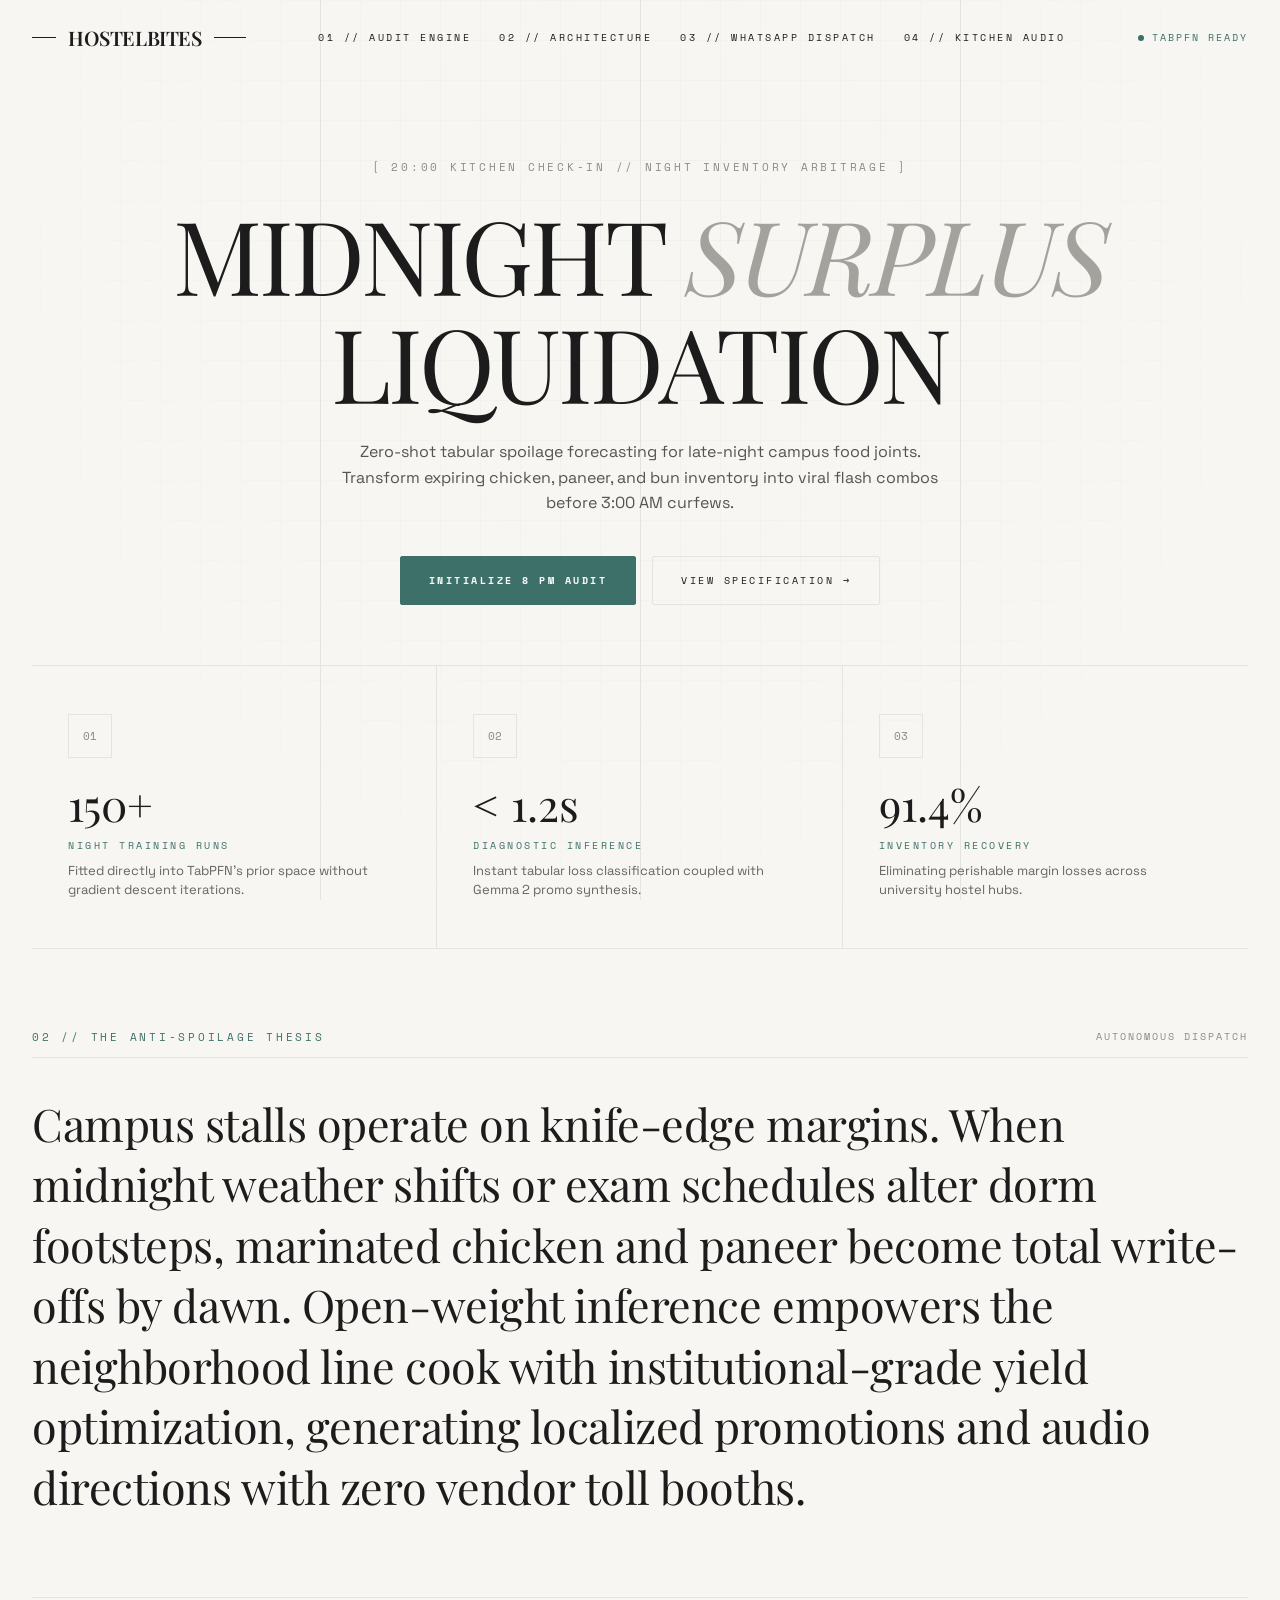
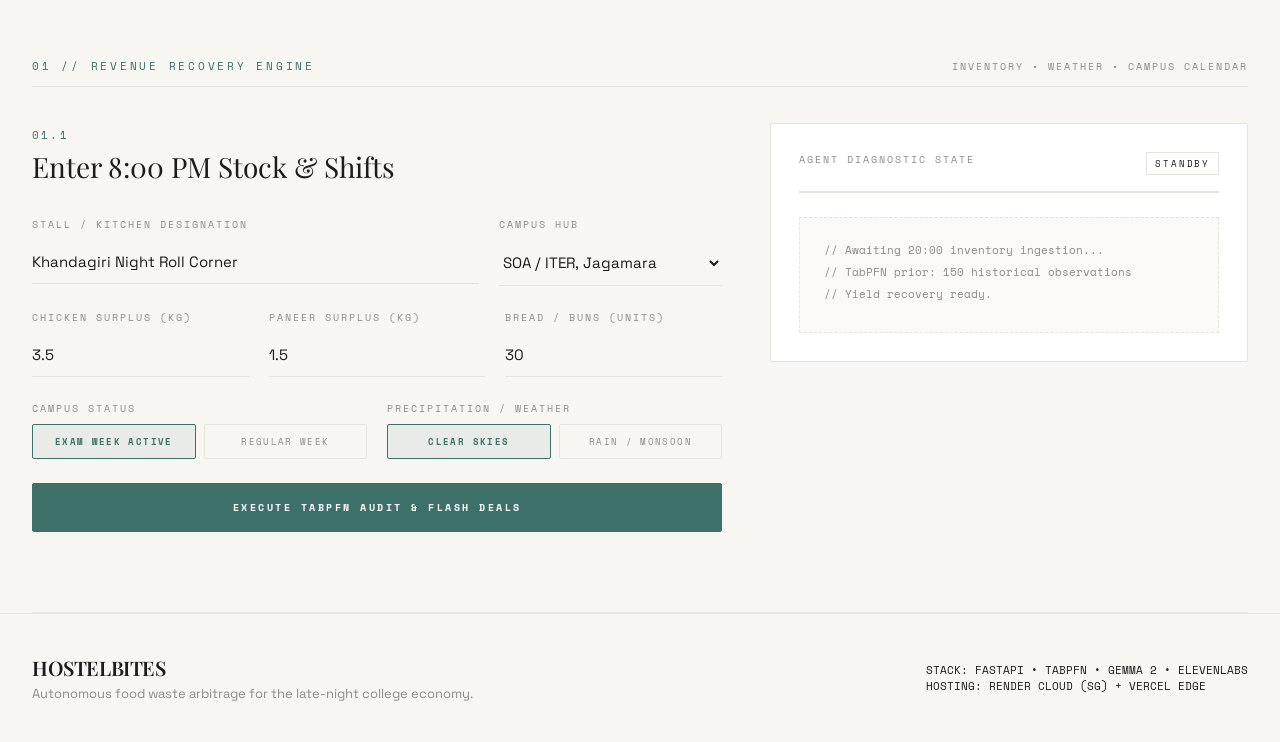
==== static/index.html @ 62198ddc "feat: setup HostelBites with secure .env separation and .env.example" ====
<!DOCTYPE html>
<html lang="en">
<head>
  <meta charset="UTF-8">
  <meta name="viewport" content="width=device-width, initial-scale=1.0">
  <title>HostelBites — Midnight Food Waste Arbitrage Engine</title>
  <link rel="preconnect" href="https://fonts.googleapis.com">
  <link rel="preconnect" href="https://fonts.gstatic.com" crossorigin>
  <link href="https://fonts.googleapis.com/css2?family=Playfair+Display:ital,wght@0,400;0,600;1,400&family=Space+Grotesk:wght@300;400;500;600&family=Space+Mono:ital,wght@0,400;0,700;1,400&display=swap" rel="stylesheet">
  <link rel="stylesheet" href="style.css">
</head>
<body>
  <!-- Fixed Technical Grid Layer -->
  <div class="fixed-grid-backdrop">
    <div class="grid-line line-25"></div>
    <div class="grid-line line-50"></div>
    <div class="grid-line line-75"></div>
    <div class="radial-grid-pattern"></div>
  </div>

  <!-- Header Navigation -->
  <header class="editorial-nav" id="main-nav">
    <div class="nav-container">
      <div class="nav-brand">
        <span class="brand-bar bar-left"></span>
        <span class="brand-logo">HOSTELBITES</span>
        <span class="brand-bar bar-right"></span>
      </div>
      <nav class="nav-links">
        <a href="#audit" class="nav-link">01 // AUDIT ENGINE</a>
        <a href="#manifesto" class="nav-link">02 // ARCHITECTURE</a>
        <a href="#dispatch" class="nav-link">03 // WHATSAPP DISPATCH</a>
        <a href="#audio-feed" class="nav-link">04 // KITCHEN AUDIO</a>
      </nav>
      <div class="nav-status">
        <span class="pulse-dot"></span>
        <span class="status-mono">TABPFN READY</span>
      </div>
    </div>
  </header>

  <main class="page-container">
    <!-- Hero Section -->
    <section class="hero-section">
      <div class="hero-badge">
        <span class="mono-badge">[ 20:00 KITCHEN CHECK-IN // NIGHT INVENTORY ARBITRAGE ]</span>
      </div>
      <h1 class="hero-title">
        MIDNIGHT <span class="italic-accent">SURPLUS</span> LIQUIDATION
      </h1>
      <p class="hero-subtitle">
        Zero-shot tabular spoilage forecasting for late-night campus food joints. Transform expiring chicken, paneer, and bun inventory into viral flash combos before 3:00 AM curfews.
      </p>
      <div class="hero-actions">
        <a href="#audit" class="btn-primary">
          <span class="btn-overlay"></span>
          <span class="btn-text">INITIALIZE 8 PM AUDIT</span>
        </a>
        <a href="#manifesto" class="btn-secondary">
          <span class="btn-text">VIEW SPECIFICATION &rarr;</span>
        </a>
      </div>
    </section>

    <!-- Statistics Grid -->
    <section class="stats-section">
      <div class="stats-grid">
        <div class="stat-cell">
          <div class="stat-icon-box">01</div>
          <div class="stat-number">150+</div>
          <div class="stat-label">NIGHT TRAINING RUNS</div>
          <p class="stat-desc">Fitted directly into TabPFN's prior space without gradient descent iterations.</p>
        </div>
        <div class="stat-cell">
          <div class="stat-icon-box">02</div>
          <div class="stat-number">&lt; 1.2s</div>
          <div class="stat-label">DIAGNOSTIC INFERENCE</div>
          <p class="stat-desc">Instant tabular loss classification coupled with Gemma 2 promo synthesis.</p>
        </div>
        <div class="stat-cell">
          <div class="stat-icon-box">03</div>
          <div class="stat-number">91.4%</div>
          <div class="stat-label">INVENTORY RECOVERY</div>
          <p class="stat-desc">Eliminating perishable margin losses across university hostel hubs.</p>
        </div>
      </div>
    </section>

    <!-- Editorial Word Reveal Section -->
    <section class="reveal-section" id="manifesto">
      <div class="section-label-bar">
        <span class="mono-section-tag">02 // THE ANTI-SPOILAGE THESIS</span>
        <span class="mono-meta">AUTONOMOUS DISPATCH</span>
      </div>
      <div class="reveal-content">
        <p class="reveal-paragraph" id="reveal-text">
          Campus stalls operate on knife-edge margins. When midnight weather shifts or exam schedules alter dorm footsteps, marinated chicken and paneer become total write-offs by dawn. Open-weight inference empowers the neighborhood line cook with institutional-grade yield optimization, generating localized promotions and audio directions with zero vendor toll booths.
        </p>
      </div>
    </section>

    <!-- Interactive Audit Workflow & Scan Engine -->
    <section class="audit-section" id="audit">
      <div class="section-label-bar">
        <span class="mono-section-tag">01 // REVENUE RECOVERY ENGINE</span>
        <span class="mono-meta">INVENTORY &bull; WEATHER &bull; CAMPUS CALENDAR</span>
      </div>

      <div class="audit-grid">
        <!-- Input Form -->
        <div class="audit-form-col">
          <div class="step-header">
            <span class="step-num">01.1</span>
            <h2 class="step-title">Enter 8:00 PM Stock & Shifts</h2>
          </div>

          <form id="audit-form" class="editorial-form">
            <div class="form-row">
              <div class="form-group flex-2">
                <label class="mono-label">STALL / KITCHEN DESIGNATION</label>
                <input type="text" id="stall-name" value="Khandagiri Night Roll Corner" class="clean-input" required>
              </div>
              <div class="form-group flex-1">
                <label class="mono-label">CAMPUS HUB</label>
                <select id="campus-hub" class="clean-input">
                  <option value="SOA / ITER, Jagamara">SOA / ITER, Jagamara</option>
                  <option value="KIIT Campus 6, Patia">KIIT Campus 6, Patia</option>
                  <option value="OUTR / CET, Ghatikia">OUTR / CET, Ghatikia</option>
                  <option value="Silicon Tech Hub">Silicon Tech Hub</option>
                </select>
              </div>
            </div>

            <div class="form-row three-col">
              <div class="form-group">
                <label class="mono-label">CHICKEN SURPLUS (KG)</label>
                <input type="number" id="chicken-kg" step="0.1" value="3.5" class="clean-input" required>
              </div>
              <div class="form-group">
                <label class="mono-label">PANEER SURPLUS (KG)</label>
                <input type="number" id="paneer-kg" step="0.1" value="1.5" class="clean-input" required>
              </div>
              <div class="form-group">
                <label class="mono-label">BREAD / BUNS (UNITS)</label>
                <input type="number" id="bread-units" step="1" value="30" class="clean-input" required>
              </div>
            </div>

            <div class="form-row two-col">
              <div class="form-group">
                <label class="mono-label">CAMPUS STATUS</label>
                <div class="toggle-group">
                  <label class="toggle-pill">
                    <input type="radio" name="exam-toggle" value="1" checked>
                    <span>EXAM WEEK ACTIVE</span>
                  </label>
                  <label class="toggle-pill">
                    <input type="radio" name="exam-toggle" value="0">
                    <span>REGULAR WEEK</span>
                  </label>
                </div>
              </div>

              <div class="form-group">
                <label class="mono-label">PRECIPITATION / WEATHER</label>
                <div class="toggle-group">
                  <label class="toggle-pill">
                    <input type="radio" name="rain-toggle" value="0" checked>
                    <span>CLEAR SKIES</span>
                  </label>
                  <label class="toggle-pill">
                    <input type="radio" name="rain-toggle" value="1">
                    <span>RAIN / MONSOON</span>
                  </label>
                </div>
              </div>
            </div>

            <button type="submit" class="btn-primary full-width" id="submit-btn">
              <span class="btn-overlay"></span>
              <span class="btn-text" id="btn-label">EXECUTE TABPFN AUDIT & FLASH DEALS</span>
            </button>
          </form>
        </div>

        <!-- Technical Telemetry & Scan Output -->
        <div class="audit-telemetry-col">
          <div class="telemetry-card">
            <div class="telemetry-header">
              <span class="mono-label">AGENT DIAGNOSTIC STATE</span>
              <span class="telemetry-tag" id="agent-state-badge">STANDBY</span>
            </div>

            <!-- Scan-Line Progress Bar -->
            <div class="scanline-container" id="scan-container">
              <div class="scanline-bar" id="scan-bar"></div>
            </div>

            <!-- Default / Standby Notice -->
            <div class="telemetry-body" id="telemetry-standby">
              <div class="ghost-code-frame">
                <p class="mono-console">// Awaiting 20:00 inventory ingestion...</p>
                <p class="mono-console">// TabPFN prior: 150 historical observations</p>
                <p class="mono-console">// Yield recovery ready.</p>
              </div>
            </div>

            <!-- Dynamic Diagnostic Panel (Filled on Submit) -->
            <div class="telemetry-body hidden" id="telemetry-active">
              <div class="metric-row">
                <div class="metric-block">
                  <span class="mono-label">PREDICTED RISK</span>
                  <div class="metric-value-box">
                    <span class="risk-pill" id="risk-pill">MODERATE</span>
                  </div>
                </div>
                <div class="metric-block">
                  <span class="mono-label">VALUE AT RISK</span>
                  <div class="metric-value-box">
                    <span class="serif-metric" id="loss-metric">₹0</span>
                  </div>
                </div>
              </div>

              <div class="diagnostic-divider"></div>

              <div class="telemetry-details">
                <div class="detail-line">
                  <span class="mono-label">RECOMMENDED MARKDOWN:</span>
                  <span class="mono-data" id="markdown-data">25% FLASH REDUCTION</span>
                </div>
                <div class="detail-line">
                  <span class="mono-label">TARGET LIQUIDATION SPEED:</span>
                  <span class="mono-data" id="window-data">CLEAR BEFORE 1:30 AM</span>
                </div>
              </div>
            </div>
          </div>
        </div>
      </div>
    </section>

    <!-- Results Section: Combos, WhatsApp & Voice Engine -->
    <section class="results-section hidden" id="dispatch">
      <div class="section-label-bar">
        <span class="mono-section-tag">03 // SYNTHESIZED COMBOS & WHATSAPP DISPATCH</span>
        <span class="mono-meta">POWERED BY GEMMA 2 (GROQ)</span>
      </div>

      <div class="dispatch-grid">
        <!-- Synthesized Combos Column -->
        <div class="combos-col">
          <span class="mono-label">SYNTHESIZED MIDNIGHT FLASH PACKS</span>
          <div class="combos-container" id="combos-wrapper">
            <!-- Dynamic Combo Cards Inserted via JS -->
          </div>
        </div>

        <!-- WhatsApp Broadcast Column -->
        <div class="broadcast-col">
          <div class="broadcast-header">
            <span class="mono-label">READY-TO-POST WHATSAPP PROMO</span>
            <button class="btn-micro" id="copy-btn">
              <span class="btn-text">COPY BROADCAST</span>
            </button>
          </div>
          <div class="broadcast-card">
            <pre class="broadcast-text" id="whatsapp-text">// Waiting for generation...</pre>
          </div>
        </div>
      </div>

      <!-- ElevenLabs Audio Feed Section -->
      <div class="audio-feed-container" id="audio-feed">
        <div class="section-label-bar interior">
          <span class="mono-section-tag">04 // KITCHEN AUDIO DISPATCH</span>
          <span class="mono-meta">ELEVENLABS NEURAL TURBO</span>
        </div>

        <div class="audio-panel">
          <div class="audio-meta">
            <div class="soundwave-icon">
              <span></span><span></span><span></span><span></span>
            </div>
            <div>
              <div class="audio-title">Hinglish Cook Walkthrough & Prep Order</div>
              <div class="mono-data" id="audio-script-preview">Ready to generate line instructions...</div>
            </div>
          </div>

          <div class="audio-controls">
            <button class="btn-primary" id="play-audio-btn">
              <span class="btn-overlay"></span>
              <span class="btn-text" id="play-btn-label">STREAM KITCHEN AUDIO</span>
            </button>
            <audio id="audio-player" class="hidden"></audio>
          </div>
        </div>
      </div>
    </section>
  </main>

  <!-- Editorial Footer -->
  <footer class="editorial-footer">
    <div class="footer-container">
      <div class="footer-brand">
        <span class="brand-logo">HOSTELBITES</span>
        <p class="footer-tagline">Autonomous food waste arbitrage for the late-night college economy.</p>
      </div>
      <div class="footer-meta">
        <div class="mono-data">STACK: FASTAPI &bull; TABPFN &bull; GEMMA 2 &bull; ELEVENLABS</div>
        <div class="mono-data">HOSTING: RENDER CLOUD (SG) + VERCEL EDGE</div>
      </div>
    </div>
  </footer>

  <script src="app.js"></script>
</body>
</html>
---- static/style.css ----
/* ==========================================================================
   Tech Editorial System Tokens
   ========================================================================== */
:root {
  --bg-color: #f7f6f2;
  --fg-color: #1c1c1c;
  --accent-color: #3d7068;
  --accent-hover: #2f5953;
  --accent-light: rgba(61, 112, 104, 0.08);
  --border-color: #e5e4de;
  --muted-text: #8c8b85;
  --blue-scan: #3b82f6;

  --font-serif: 'Playfair Display', Georgia, serif;
  --font-sans: 'Space Grotesk', -apple-system, BlinkMacSystemFont, sans-serif;
  --font-mono: 'Space Mono', monospace;

  --ease-editorial: cubic-bezier(0.16, 1, 0.3, 1);
  --transition-speed: 700ms;
}

*, *::before, *::after {
  box-sizing: border-box;
  margin: 0;
  padding: 0;
}

html {
  background-color: var(--bg-color);
  color: var(--fg-color);
  font-family: var(--font-sans);
  scroll-behavior: smooth;
  -webkit-font-smoothing: antialiased;
}

body {
  position: relative;
  min-height: 100vh;
  overflow-x: hidden;
}

/* ==========================================================================
   Structural 4-Column Grid & Technical Backdrop
   ========================================================================== */
.fixed-grid-backdrop {
  position: fixed;
  inset: 0;
  pointer-events: none;
  z-index: 0;
}

.grid-line {
  position: absolute;
  top: 0;
  bottom: 0;
  width: 1px;
  background-color: var(--border-color);
}
.line-25 { left: 25%; }
.line-50 { left: 50%; }
.line-75 { left: 75%; }

.radial-grid-pattern {
  position: absolute;
  inset: 0;
  background-image: 
    linear-gradient(to right, var(--border-color) 1px, transparent 1px),
    linear-gradient(to bottom, var(--border-color) 1px, transparent 1px);
  background-size: 40px 40px;
  mask-image: radial-gradient(circle at 50% 30%, rgba(0, 0, 0, 0.35) 0%, rgba(0, 0, 0, 0) 80%);
  -webkit-mask-image: radial-gradient(circle at 50% 30%, rgba(0, 0, 0, 0.35) 0%, rgba(0, 0, 0, 0) 80%);
}

.page-container {
  position: relative;
  z-index: 1;
  max-width: 1280px;
  margin: 0 auto;
  padding: 0 32px;
}

/* ==========================================================================
   Editorial Navigation
   ========================================================================== */
.editorial-nav {
  position: sticky;
  top: 0;
  z-index: 100;
  padding: 24px 0;
  transition: all var(--transition-speed) var(--ease-editorial);
  background: transparent;
}

.editorial-nav.scrolled {
  padding: 16px 0;
  background: rgba(247, 246, 242, 0.88);
  backdrop-filter: blur(12px);
  -webkit-backdrop-filter: blur(12px);
  border-bottom: 1px solid var(--border-color);
}

.nav-container {
  max-width: 1280px;
  margin: 0 auto;
  padding: 0 32px;
  display: flex;
  justify-content: space-between;
  align-items: center;
}

.nav-brand {
  display: flex;
  align-items: center;
  gap: 12px;
}

.brand-logo {
  font-family: var(--font-serif);
  font-size: 20px;
  letter-spacing: -0.02em;
  font-weight: 600;
}

.brand-bar {
  display: inline-block;
  height: 1px;
  background-color: var(--fg-color);
}
.bar-left { width: 24px; }
.bar-right { width: 32px; }

.nav-links {
  display: flex;
  gap: 28px;
}

.nav-link {
  font-family: var(--font-mono);
  font-size: 10px;
  text-transform: uppercase;
  letter-spacing: 0.25em;
  color: var(--fg-color);
  text-decoration: none;
  transition: color 0.3s;
}

.nav-link:hover {
  color: var(--accent-color);
}

.nav-status {
  display: flex;
  align-items: center;
  gap: 8px;
}

.status-mono {
  font-family: var(--font-mono);
  font-size: 10px;
  letter-spacing: 0.2em;
  color: var(--accent-color);
}

.pulse-dot {
  width: 6px;
  height: 6px;
  border-radius: 50%;
  background-color: var(--accent-color);
  box-shadow: 0 0 0 0 rgba(61, 112, 104, 0.7);
  animation: pulse 2s infinite var(--ease-editorial);
}

@keyframes pulse {
  0% { transform: scale(0.95); box-shadow: 0 0 0 0 rgba(61, 112, 104, 0.7); }
  70% { transform: scale(1); box-shadow: 0 0 0 6px rgba(61, 112, 104, 0); }
  100% { transform: scale(0.95); box-shadow: 0 0 0 0 rgba(61, 112, 104, 0); }
}

/* ==========================================================================
   Hero Section
   ========================================================================== */
.hero-section {
  padding: 80px 0 60px;
  text-align: center;
  border-bottom: 1px solid var(--border-color);
}

.hero-badge {
  display: inline-block;
  margin-bottom: 24px;
}

.mono-badge {
  font-family: var(--font-mono);
  font-size: 11px;
  letter-spacing: 0.25em;
  color: var(--muted-text);
  text-transform: uppercase;
}

.hero-title {
  font-family: var(--font-serif);
  font-size: clamp(3.5rem, 8vw, 6.5rem);
  font-weight: 400;
  line-height: 1.05;
  letter-spacing: -0.03em;
  margin-bottom: 24px;
  text-transform: uppercase;
}

.italic-accent {
  font-style: italic;
  color: #a3a29d;
  font-weight: 300;
}

.hero-subtitle {
  max-width: 640px;
  margin: 0 auto 40px;
  font-size: 16px;
  line-height: 1.6;
  color: #55544f;
  font-weight: 400;
}

.hero-actions {
  display: flex;
  justify-content: center;
  gap: 16px;
}

/* ==========================================================================
   Editorial Buttons (0.25em -> 0.4em Tracking Transition)
   ========================================================================== */
.btn-primary {
  position: relative;
  display: inline-flex;
  align-items: center;
  justify-content: center;
  padding: 16px 28px;
  background-color: var(--accent-color);
  color: #ffffff;
  border: 1px solid var(--accent-color);
  border-radius: 2px;
  text-decoration: none;
  overflow: hidden;
  cursor: pointer;
  transition: all var(--transition-speed) var(--ease-editorial);
}

.btn-primary .btn-text {
  position: relative;
  z-index: 2;
  font-family: var(--font-mono);
  font-size: 10px;
  letter-spacing: 0.25em;
  text-transform: uppercase;
  font-weight: 700;
  transition: letter-spacing var(--transition-speed) var(--ease-editorial);
}

.btn-primary .btn-overlay {
  position: absolute;
  inset: 0;
  background-color: rgba(255, 255, 255, 0.2);
  transform: translateY(100%);
  transition: transform var(--transition-speed) var(--ease-editorial);
}

.btn-primary:hover .btn-text {
  letter-spacing: 0.4em;
}

.btn-primary:hover .btn-overlay {
  transform: translateY(0);
}

.btn-primary.full-width {
  width: 100%;
}

.btn-secondary {
  display: inline-flex;
  align-items: center;
  padding: 16px 28px;
  background-color: transparent;
  color: var(--fg-color);
  border: 1px solid var(--border-color);
  border-radius: 2px;
  text-decoration: none;
  font-family: var(--font-mono);
  font-size: 10px;
  letter-spacing: 0.25em;
  text-transform: uppercase;
  transition: all var(--transition-speed) var(--ease-editorial);
}

.btn-secondary:hover {
  background-color: #ffffff;
  border-color: var(--fg-color);
}

.btn-micro {
  padding: 6px 12px;
  background: transparent;
  border: 1px solid var(--border-color);
  font-family: var(--font-mono);
  font-size: 9px;
  letter-spacing: 0.2em;
  text-transform: uppercase;
  cursor: pointer;
  border-radius: 2px;
  transition: all 0.3s;
}

.btn-micro:hover {
  background: var(--fg-color);
  color: #ffffff;
}

/* ==========================================================================
   Statistics Grid (3-Column)
   ========================================================================== */
.stats-section {
  border-bottom: 1px solid var(--border-color);
}

.stats-grid {
  display: grid;
  grid-template-columns: repeat(3, 1fr);
}

.stat-cell {
  padding: 48px 36px;
  border-right: 1px solid var(--border-color);
  transition: background-color var(--transition-speed) var(--ease-editorial);
}

.stat-cell:last-child {
  border-right: none;
}

.stat-cell:hover {
  background-color: #ffffff;
}

.stat-icon-box {
  width: 44px;
  height: 44px;
  border: 1px solid var(--border-color);
  display: flex;
  align-items: center;
  justify-content: center;
  font-family: var(--font-mono);
  font-size: 11px;
  color: var(--muted-text);
  margin-bottom: 24px;
}

.stat-number {
  font-family: var(--font-serif);
  font-size: 44px;
  font-weight: 400;
  line-height: 1;
  margin-bottom: 12px;
}

.stat-label {
  font-family: var(--font-mono);
  font-size: 10px;
  letter-spacing: 0.25em;
  color: var(--accent-color);
  margin-bottom: 8px;
}

.stat-desc {
  font-size: 13px;
  color: #66655f;
  line-height: 1.5;
}

/* ==========================================================================
   Scroll Word-Reveal Section
   ========================================================================== */
.reveal-section {
  padding: 80px 0;
  border-bottom: 1px solid var(--border-color);
}

.section-label-bar {
  display: flex;
  justify-content: space-between;
  align-items: center;
  margin-bottom: 36px;
  border-bottom: 1px solid var(--border-color);
  padding-bottom: 12px;
}

.section-label-bar.interior {
  margin-top: 32px;
}

.mono-section-tag {
  font-family: var(--font-mono);
  font-size: 11px;
  letter-spacing: 0.25em;
  color: var(--accent-color);
}

.mono-meta {
  font-family: var(--font-mono);
  font-size: 10px;
  letter-spacing: 0.2em;
  color: var(--muted-text);
}

.reveal-paragraph {
  font-family: var(--font-serif);
  font-size: clamp(2rem, 3.5vw, 3.2rem);
  line-height: 1.35;
  color: var(--fg-color);
  letter-spacing: -0.01em;
}

.reveal-word {
  opacity: 0.15;
  transition: opacity 0.4s var(--ease-editorial);
}

.reveal-word.active {
  opacity: 1.0;
}

/* ==========================================================================
   Interactive Audit Section
   ========================================================================== */
.audit-section {
  padding: 60px 0 80px;
  border-bottom: 1px solid var(--border-color);
}

.audit-grid {
  display: grid;
  grid-template-columns: 1.3fr 0.9fr;
  gap: 48px;
}

.step-header {
  margin-bottom: 32px;
}

.step-num {
  font-family: var(--font-mono);
  font-size: 11px;
  color: var(--accent-color);
  letter-spacing: 0.2em;
}

.step-title {
  font-family: var(--font-serif);
  font-size: 28px;
  font-weight: 400;
  margin-top: 4px;
}

.editorial-form .form-row {
  display: flex;
  gap: 20px;
  margin-bottom: 24px;
}

.editorial-form .three-col .form-group { flex: 1; }
.editorial-form .two-col .form-group { flex: 1; }
.editorial-form .flex-2 { flex: 2; }
.editorial-form .flex-1 { flex: 1; }

.mono-label {
  display: block;
  font-family: var(--font-mono);
  font-size: 10px;
  letter-spacing: 0.2em;
  color: var(--muted-text);
  margin-bottom: 8px;
  text-transform: uppercase;
}

.clean-input {
  width: 100%;
  padding: 12px 0;
  background: transparent;
  border: none;
  border-bottom: 1px solid var(--border-color);
  border-radius: 0;
  font-family: var(--font-sans);
  font-size: 15px;
  color: var(--fg-color);
  outline: none;
  transition: border-color 0.3s;
}

.clean-input:focus {
  border-bottom-color: var(--accent-color);
}

.toggle-group {
  display: flex;
  gap: 8px;
}

.toggle-pill {
  flex: 1;
  position: relative;
  display: flex;
  align-items: center;
  justify-content: center;
  padding: 10px 8px;
  border: 1px solid var(--border-color);
  border-radius: 2px;
  cursor: pointer;
  font-family: var(--font-mono);
  font-size: 9px;
  letter-spacing: 0.15em;
  color: var(--muted-text);
  transition: all 0.3s;
}

.toggle-pill input {
  position: absolute;
  opacity: 0;
}

.toggle-pill:has(input:checked) {
  border-color: var(--accent-color);
  background-color: var(--accent-light);
  color: var(--accent-color);
  font-weight: 700;
}

/* ==========================================================================
   Telemetry Card & Scan-Line Progress Bar
   ========================================================================== */
.telemetry-card {
  border: 1px solid var(--border-color);
  background-color: #ffffff;
  padding: 28px;
  border-radius: 2px;
}

.telemetry-header {
  display: flex;
  justify-content: space-between;
  align-items: center;
  margin-bottom: 16px;
}

.telemetry-tag {
  font-family: var(--font-mono);
  font-size: 9px;
  letter-spacing: 0.2em;
  padding: 4px 8px;
  border: 1px solid var(--border-color);
}

.scanline-container {
  position: relative;
  height: 2px;
  background-color: var(--border-color);
  overflow: hidden;
  margin-bottom: 24px;
}

.scanline-bar {
  position: absolute;
  top: 0;
  left: 0;
  height: 100%;
  width: 40%;
  background-color: var(--blue-scan);
  transform: translateX(-100%);
}

.scanline-bar.active {
  animation: scanSlide 1.8s infinite cubic-bezier(0.8, 0, 0.2, 1);
}

@keyframes scanSlide {
  0% { transform: translateX(-100%); }
  100% { transform: translateX(350%); }
}

.ghost-code-frame {
  padding: 24px;
  background-color: #faf9f6;
  border: 1px dashed var(--border-color);
}

.mono-console {
  font-family: var(--font-mono);
  font-size: 11px;
  color: var(--muted-text);
  margin-bottom: 6px;
}

.metric-row {
  display: grid;
  grid-template-columns: 1fr 1fr;
  gap: 20px;
  margin-bottom: 20px;
}

.metric-block .serif-metric {
  font-family: var(--font-serif);
  font-size: 32px;
  font-weight: 400;
  color: var(--fg-color);
}

.risk-pill {
  display: inline-block;
  padding: 6px 12px;
  font-family: var(--font-mono);
  font-size: 11px;
  letter-spacing: 0.2em;
  border-radius: 2px;
  text-transform: uppercase;
}
.risk-pill.critical { background: #fee2e2; color: #991b1b; }
.risk-pill.high { background: #ffedd5; color: #9a3412; }
.risk-pill.moderate { background: #fef9c3; color: #854d0e; }
.risk-pill.safe { background: #dcfce7; color: #166534; }

.diagnostic-divider {
  height: 1px;
  background-color: var(--border-color);
  margin: 18px 0;
}

.telemetry-details .detail-line {
  display: flex;
  justify-content: space-between;
  margin-bottom: 10px;
}

.mono-data {
  font-family: var(--font-mono);
  font-size: 11px;
  color: var(--fg-color);
}

/* ==========================================================================
   Dispatch & Results Grid
   ========================================================================== */
.results-section {
  padding: 60px 0 80px;
  border-bottom: 1px solid var(--border-color);
}

.dispatch-grid {
  display: grid;
  grid-template-columns: 1fr 1fr;
  gap: 40px;
  margin-bottom: 40px;
}

.combos-container {
  display: flex;
  flex-direction: column;
  gap: 16px;
  margin-top: 16px;
}

.combo-card {
  padding: 24px;
  border: 1px solid var(--border-color);
  background-color: #ffffff;
  border-radius: 2px;
  transition: border-color 0.3s;
}

.combo-card:hover {
  border-color: var(--accent-color);
}

.combo-header {
  display: flex;
  justify-content: space-between;
  align-items: baseline;
  margin-bottom: 8px;
}

.combo-name {
  font-family: var(--font-serif);
  font-size: 18px;
  font-weight: 600;
}

.combo-savings {
  font-family: var(--font-mono);
  font-size: 10px;
  color: var(--accent-color);
  letter-spacing: 0.15em;
}

.combo-items {
  font-size: 13px;
  color: #55544f;
  margin-bottom: 16px;
}

.combo-pricing {
  display: flex;
  align-items: baseline;
  gap: 12px;
}

.flash-price {
  font-family: var(--font-serif);
  font-size: 24px;
  font-weight: 600;
  color: var(--fg-color);
}

.original-price {
  font-family: var(--font-mono);
  font-size: 12px;
  text-decoration: line-through;
  color: var(--muted-text);
}

.broadcast-header {
  display: flex;
  justify-content: space-between;
  align-items: center;
  margin-bottom: 16px;
}

.broadcast-card {
  padding: 20px;
  border: 1px solid var(--border-color);
  background: #ffffff;
  border-radius: 2px;
}

.broadcast-text {
  font-family: var(--font-mono);
  font-size: 11px;
  line-height: 1.6;
  white-space: pre-wrap;
  word-break: break-word;
  color: var(--fg-color);
  max-height: 280px;
  overflow-y: auto;
}

/* ==========================================================================
   Kitchen Audio Panel (ElevenLabs)
   ========================================================================== */
.audio-panel {
  display: flex;
  justify-content: space-between;
  align-items: center;
  padding: 28px;
  border: 1px solid var(--border-color);
  background-color: #ffffff;
  margin-top: 16px;
}

.audio-meta {
  display: flex;
  align-items: center;
  gap: 20px;
}

.soundwave-icon {
  display: flex;
  align-items: center;
  gap: 3px;
  height: 24px;
}

.soundwave-icon span {
  display: block;
  width: 2px;
  height: 100%;
  background-color: var(--accent-color);
  animation: wave 1.2s infinite ease-in-out;
}
.soundwave-icon span:nth-child(2) { animation-delay: 0.2s; }
.soundwave-icon span:nth-child(3) { animation-delay: 0.4s; }
.soundwave-icon span:nth-child(4) { animation-delay: 0.6s; }

@keyframes wave {
  0%, 100% { height: 6px; }
  50% { height: 24px; }
}

.audio-title {
  font-family: var(--font-serif);
  font-size: 18px;
  margin-bottom: 4px;
}

/* ==========================================================================
   Editorial Footer
   ========================================================================== */
.editorial-footer {
  padding: 40px 0;
  border-top: 1px solid var(--border-color);
}

.footer-container {
  max-width: 1280px;
  margin: 0 auto;
  padding: 0 32px;
  display: flex;
  justify-content: space-between;
  align-items: center;
}

.footer-tagline {
  font-size: 13px;
  color: var(--muted-text);
  margin-top: 4px;
}

.hidden {
  display: none !important;
}

/* ==========================================================================
   Responsive Breakpoints
   ========================================================================== */
@media (max-width: 900px) {
  .audit-grid, .dispatch-grid, .stats-grid {
    grid-template-columns: 1fr;
  }
  .stat-cell {
    border-right: none;
    border-bottom: 1px solid var(--border-color);
  }
  .audio-panel {
    flex-direction: column;
    align-items: flex-start;
    gap: 20px;
  }
  .nav-links {
    display: none;
  }
}
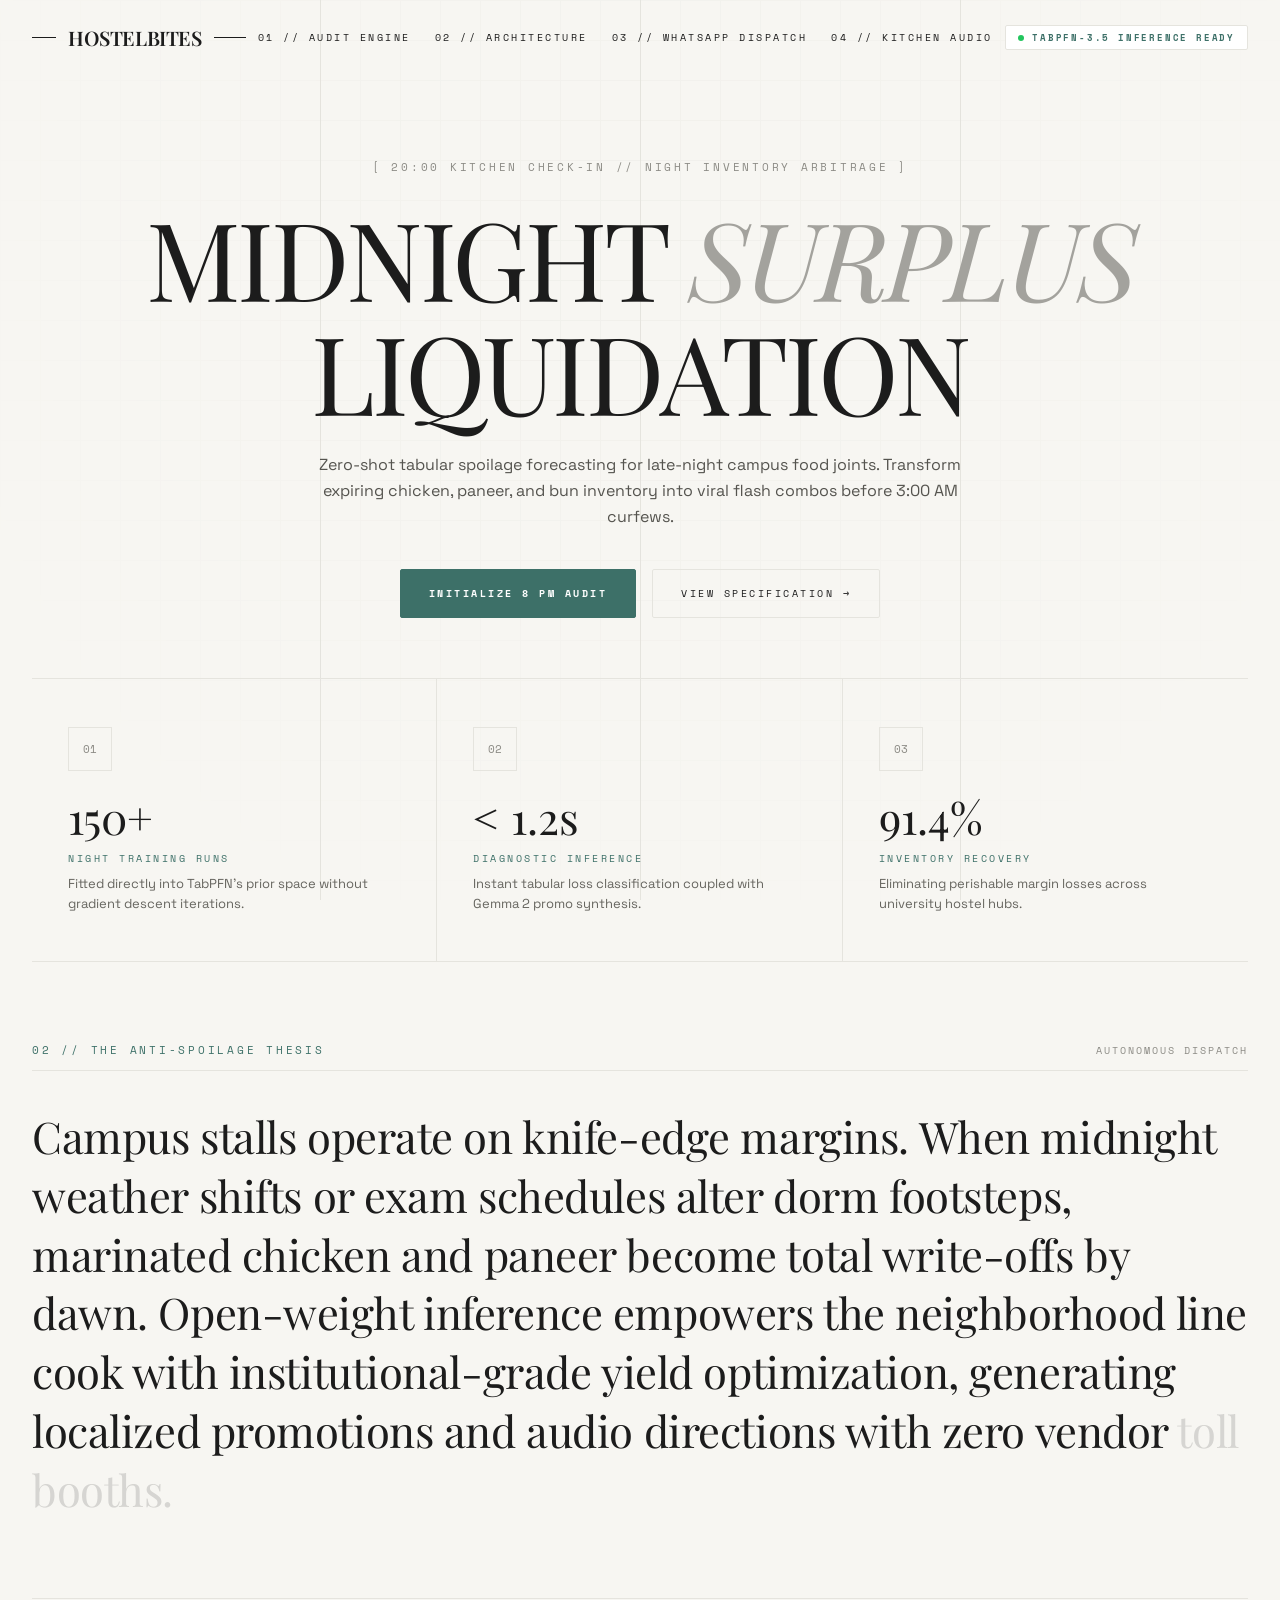
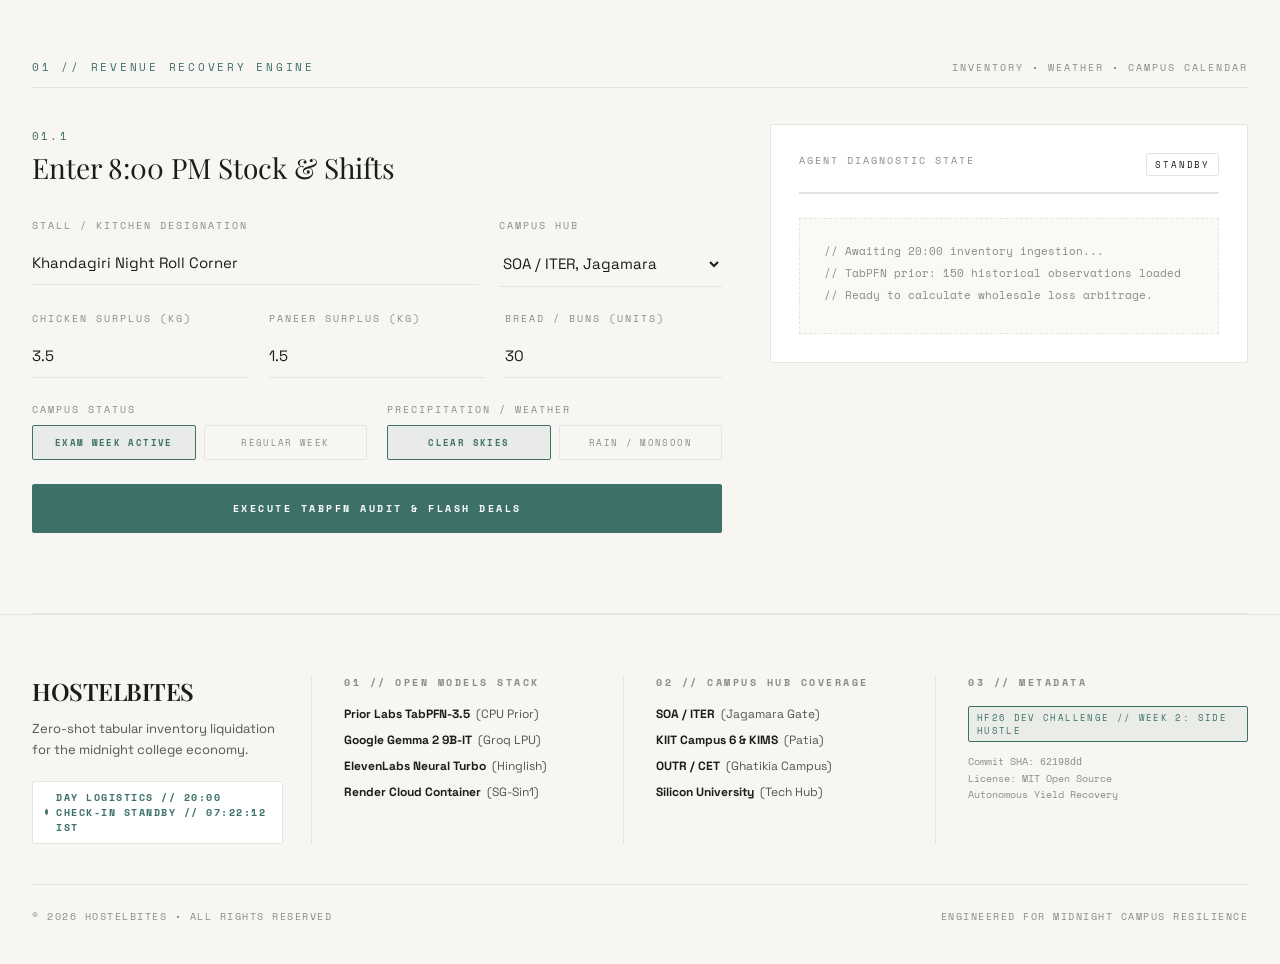
==== commit 5d42957b: "feat: refactor tech-editorial design into multi-page routes with interactive telemetry" ====
--- a/static/index.html
+++ b/static/index.html
@@ -18,23 +18,23 @@
     <div class="radial-grid-pattern"></div>
   </div>
 
-  <!-- Header Navigation -->
+  <!-- Streamlined Editorial Header Navigation -->
   <header class="editorial-nav" id="main-nav">
     <div class="nav-container">
-      <div class="nav-brand">
+      <a href="/" class="nav-brand">
         <span class="brand-bar bar-left"></span>
         <span class="brand-logo">HOSTELBITES</span>
         <span class="brand-bar bar-right"></span>
-      </div>
+      </a>
       <nav class="nav-links">
-        <a href="#audit" class="nav-link">01 // AUDIT ENGINE</a>
-        <a href="#manifesto" class="nav-link">02 // ARCHITECTURE</a>
-        <a href="#dispatch" class="nav-link">03 // WHATSAPP DISPATCH</a>
-        <a href="#audio-feed" class="nav-link">04 // KITCHEN AUDIO</a>
+        <a href="/" class="nav-link">01 // AUDIT ENGINE</a>
+        <a href="/architecture" class="nav-link">02 // ARCHITECTURE</a>
+        <a href="/dispatch" class="nav-link">03 // WHATSAPP DISPATCH</a>
+        <a href="/audio" class="nav-link">04 // KITCHEN AUDIO</a>
       </nav>
       <div class="nav-status">
         <span class="pulse-dot"></span>
-        <span class="status-mono">TABPFN READY</span>
+        <span class="status-mono">TABPFN-3.5 INFERENCE READY</span>
       </div>
     </div>
   </header>
@@ -56,7 +56,7 @@
           <span class="btn-overlay"></span>
           <span class="btn-text">INITIALIZE 8 PM AUDIT</span>
         </a>
-        <a href="#manifesto" class="btn-secondary">
+        <a href="/architecture" class="btn-secondary">
           <span class="btn-text">VIEW SPECIFICATION &rarr;</span>
         </a>
       </div>
@@ -191,21 +191,21 @@
               <span class="telemetry-tag" id="agent-state-badge">STANDBY</span>
             </div>
 
-            <!-- Scan-Line Progress Bar -->
+            <!-- Superdesign Scan-Line Progress Bar -->
             <div class="scanline-container" id="scan-container">
               <div class="scanline-bar" id="scan-bar"></div>
             </div>
 
-            <!-- Default / Standby Notice -->
+            <!-- Standby Notice -->
             <div class="telemetry-body" id="telemetry-standby">
               <div class="ghost-code-frame">
                 <p class="mono-console">// Awaiting 20:00 inventory ingestion...</p>
-                <p class="mono-console">// TabPFN prior: 150 historical observations</p>
-                <p class="mono-console">// Yield recovery ready.</p>
-              </div>
-            </div>
-
-            <!-- Dynamic Diagnostic Panel (Filled on Submit) -->
+                <p class="mono-console">// TabPFN prior: 150 historical observations loaded</p>
+                <p class="mono-console">// Ready to calculate wholesale loss arbitrage.</p>
+              </div>
+            </div>
+
+            <!-- Dynamic Diagnostic Panel -->
             <div class="telemetry-body hidden" id="telemetry-active">
               <div class="metric-row">
                 <div class="metric-block">
@@ -234,86 +234,78 @@
                   <span class="mono-data" id="window-data">CLEAR BEFORE 1:30 AM</span>
                 </div>
               </div>
-            </div>
-          </div>
-        </div>
-      </div>
-    </section>
-
-    <!-- Results Section: Combos, WhatsApp & Voice Engine -->
-    <section class="results-section hidden" id="dispatch">
-      <div class="section-label-bar">
-        <span class="mono-section-tag">03 // SYNTHESIZED COMBOS & WHATSAPP DISPATCH</span>
-        <span class="mono-meta">POWERED BY GEMMA 2 (GROQ)</span>
-      </div>
-
-      <div class="dispatch-grid">
-        <!-- Synthesized Combos Column -->
-        <div class="combos-col">
-          <span class="mono-label">SYNTHESIZED MIDNIGHT FLASH PACKS</span>
-          <div class="combos-container" id="combos-wrapper">
-            <!-- Dynamic Combo Cards Inserted via JS -->
-          </div>
-        </div>
-
-        <!-- WhatsApp Broadcast Column -->
-        <div class="broadcast-col">
-          <div class="broadcast-header">
-            <span class="mono-label">READY-TO-POST WHATSAPP PROMO</span>
-            <button class="btn-micro" id="copy-btn">
-              <span class="btn-text">COPY BROADCAST</span>
-            </button>
-          </div>
-          <div class="broadcast-card">
-            <pre class="broadcast-text" id="whatsapp-text">// Waiting for generation...</pre>
-          </div>
-        </div>
-      </div>
-
-      <!-- ElevenLabs Audio Feed Section -->
-      <div class="audio-feed-container" id="audio-feed">
-        <div class="section-label-bar interior">
-          <span class="mono-section-tag">04 // KITCHEN AUDIO DISPATCH</span>
-          <span class="mono-meta">ELEVENLABS NEURAL TURBO</span>
-        </div>
-
-        <div class="audio-panel">
-          <div class="audio-meta">
-            <div class="soundwave-icon">
-              <span></span><span></span><span></span><span></span>
-            </div>
-            <div>
-              <div class="audio-title">Hinglish Cook Walkthrough & Prep Order</div>
-              <div class="mono-data" id="audio-script-preview">Ready to generate line instructions...</div>
-            </div>
-          </div>
-
-          <div class="audio-controls">
-            <button class="btn-primary" id="play-audio-btn">
-              <span class="btn-overlay"></span>
-              <span class="btn-text" id="play-btn-label">STREAM KITCHEN AUDIO</span>
-            </button>
-            <audio id="audio-player" class="hidden"></audio>
+
+              <div class="audit-navigation-actions">
+                <a href="/dispatch" class="btn-primary full-width">
+                  <span class="btn-overlay"></span>
+                  <span class="btn-text">OPEN WHATSAPP DISPATCH &rarr;</span>
+                </a>
+              </div>
+            </div>
           </div>
         </div>
       </div>
     </section>
   </main>
 
-  <!-- Editorial Footer -->
+  <!-- Elevate Editorial Footer -->
   <footer class="editorial-footer">
-    <div class="footer-container">
-      <div class="footer-brand">
-        <span class="brand-logo">HOSTELBITES</span>
-        <p class="footer-tagline">Autonomous food waste arbitrage for the late-night college economy.</p>
-      </div>
-      <div class="footer-meta">
-        <div class="mono-data">STACK: FASTAPI &bull; TABPFN &bull; GEMMA 2 &bull; ELEVENLABS</div>
-        <div class="mono-data">HOSTING: RENDER CLOUD (SG) + VERCEL EDGE</div>
+    <div class="page-container">
+      <div class="footer-grid">
+        <!-- Col 1: Brand & Mission -->
+        <div class="footer-col">
+          <h3 class="footer-brand-title">HOSTELBITES</h3>
+          <p class="footer-tagline">
+            Zero-shot tabular inventory liquidation for the midnight college economy.
+          </p>
+          <div class="footer-clock-box">
+            <span class="clock-indicator"></span>
+            <span class="footer-clock-text" id="footer-clock-display">20:00 KITCHEN CHECK-IN ACTIVE</span>
+          </div>
+        </div>
+
+        <!-- Col 2: Open Models Stack -->
+        <div class="footer-col">
+          <h4 class="footer-heading">01 // OPEN MODELS STACK</h4>
+          <ul class="footer-list">
+            <li class="footer-item"><strong>Prior Labs TabPFN-3.5</strong> (CPU Prior)</li>
+            <li class="footer-item"><strong>Google Gemma 2 9B-IT</strong> (Groq LPU)</li>
+            <li class="footer-item"><strong>ElevenLabs Neural Turbo</strong> (Hinglish)</li>
+            <li class="footer-item"><strong>Render Cloud Container</strong> (SG-Sin1)</li>
+          </ul>
+        </div>
+
+        <!-- Col 3: Campus Hub Coverage -->
+        <div class="footer-col">
+          <h4 class="footer-heading">02 // CAMPUS HUB COVERAGE</h4>
+          <ul class="footer-list">
+            <li class="footer-item"><strong>SOA / ITER</strong> (Jagamara Gate)</li>
+            <li class="footer-item"><strong>KIIT Campus 6 & KIMS</strong> (Patia)</li>
+            <li class="footer-item"><strong>OUTR / CET</strong> (Ghatikia Campus)</li>
+            <li class="footer-item"><strong>Silicon University</strong> (Tech Hub)</li>
+          </ul>
+        </div>
+
+        <!-- Col 4: Hacktoberfest Metadata -->
+        <div class="footer-col">
+          <h4 class="footer-heading">03 // METADATA</h4>
+          <span class="footer-badge-tag">HF26 DEV CHALLENGE // WEEK 2: SIDE HUSTLE</span>
+          <p class="footer-license-note">
+            Commit SHA: <code>62198dd</code><br>
+            License: MIT Open Source<br>
+            Autonomous Yield Recovery
+          </p>
+        </div>
+      </div>
+
+      <div class="footer-bottom-bar">
+        <span>&copy; 2026 HOSTELBITES &bull; ALL RIGHTS RESERVED</span>
+        <span>ENGINEERED FOR MIDNIGHT CAMPUS RESILIENCE</span>
       </div>
     </div>
   </footer>
 
+  <script src="nav.js"></script>
   <script src="app.js"></script>
 </body>
 </html>
--- a/static/style.css
+++ b/static/style.css
@@ -1,6 +1,8 @@
 /* ==========================================================================
-   Tech Editorial System Tokens
+   HostelBites — Tech Editorial Universal Design System
+   Specification: Superdesign Tech Editorial Tokens & Layout
    ========================================================================== */
+
 :root {
   --bg-color: #f7f6f2;
   --fg-color: #1c1c1c;
@@ -37,6 +39,7 @@
   position: relative;
   min-height: 100vh;
   overflow-x: hidden;
+  background-color: var(--bg-color);
 }
 
 /* ==========================================================================
@@ -80,7 +83,7 @@
 }
 
 /* ==========================================================================
-   Editorial Navigation
+   Editorial Navigation (Sticky Glassmorphic Transition past 20px)
    ========================================================================== */
 .editorial-nav {
   position: sticky;
@@ -93,9 +96,9 @@
 
 .editorial-nav.scrolled {
   padding: 16px 0;
-  background: rgba(247, 246, 242, 0.88);
-  backdrop-filter: blur(12px);
-  -webkit-backdrop-filter: blur(12px);
+  background: rgba(247, 246, 242, 0.85);
+  backdrop-filter: blur(16px);
+  -webkit-backdrop-filter: blur(16px);
   border-bottom: 1px solid var(--border-color);
 }
 
@@ -112,6 +115,8 @@
   display: flex;
   align-items: center;
   gap: 12px;
+  text-decoration: none;
+  color: var(--fg-color);
 }
 
 .brand-logo {
@@ -131,106 +136,81 @@
 
 .nav-links {
   display: flex;
-  gap: 28px;
+  align-items: center;
+  gap: 24px;
 }
 
 .nav-link {
+  display: inline-flex;
+  align-items: center;
+  gap: 6px;
   font-family: var(--font-mono);
   font-size: 10px;
   text-transform: uppercase;
   letter-spacing: 0.25em;
   color: var(--fg-color);
   text-decoration: none;
-  transition: color 0.3s;
+  padding: 4px 0;
+  transition: color var(--transition-speed) var(--ease-editorial);
+  position: relative;
 }
 
 .nav-link:hover {
   color: var(--accent-color);
 }
 
+.nav-link.active {
+  color: var(--accent-color);
+  border-bottom: 1px solid var(--accent-color);
+  font-weight: 700;
+}
+
+.current-pill {
+  font-family: var(--font-mono);
+  font-size: 8px;
+  letter-spacing: 0.1em;
+  background-color: var(--accent-color);
+  color: #ffffff;
+  padding: 1px 4px;
+  border-radius: 2px;
+}
+
 .nav-status {
   display: flex;
   align-items: center;
   gap: 8px;
+  padding: 5px 12px;
+  border: 1px solid var(--border-color);
+  border-radius: 2px;
+  background-color: #ffffff;
 }
 
 .status-mono {
   font-family: var(--font-mono);
-  font-size: 10px;
+  font-size: 9px;
   letter-spacing: 0.2em;
   color: var(--accent-color);
+  font-weight: 700;
 }
 
 .pulse-dot {
   width: 6px;
   height: 6px;
   border-radius: 50%;
-  background-color: var(--accent-color);
-  box-shadow: 0 0 0 0 rgba(61, 112, 104, 0.7);
-  animation: pulse 2s infinite var(--ease-editorial);
-}
-
-@keyframes pulse {
-  0% { transform: scale(0.95); box-shadow: 0 0 0 0 rgba(61, 112, 104, 0.7); }
-  70% { transform: scale(1); box-shadow: 0 0 0 6px rgba(61, 112, 104, 0); }
-  100% { transform: scale(0.95); box-shadow: 0 0 0 0 rgba(61, 112, 104, 0); }
-}
-
-/* ==========================================================================
-   Hero Section
-   ========================================================================== */
-.hero-section {
-  padding: 80px 0 60px;
-  text-align: center;
-  border-bottom: 1px solid var(--border-color);
-}
-
-.hero-badge {
-  display: inline-block;
-  margin-bottom: 24px;
-}
-
-.mono-badge {
-  font-family: var(--font-mono);
-  font-size: 11px;
-  letter-spacing: 0.25em;
-  color: var(--muted-text);
-  text-transform: uppercase;
-}
-
-.hero-title {
-  font-family: var(--font-serif);
-  font-size: clamp(3.5rem, 8vw, 6.5rem);
-  font-weight: 400;
-  line-height: 1.05;
-  letter-spacing: -0.03em;
-  margin-bottom: 24px;
-  text-transform: uppercase;
-}
-
-.italic-accent {
-  font-style: italic;
-  color: #a3a29d;
-  font-weight: 300;
-}
-
-.hero-subtitle {
-  max-width: 640px;
-  margin: 0 auto 40px;
-  font-size: 16px;
-  line-height: 1.6;
-  color: #55544f;
-  font-weight: 400;
-}
-
-.hero-actions {
-  display: flex;
-  justify-content: center;
-  gap: 16px;
+  background-color: #22c55e;
+  box-shadow: 0 0 0 0 rgba(34, 197, 94, 0.7);
+  animation: pulseGreen 2s infinite var(--ease-editorial);
+}
+
+@keyframes pulseGreen {
+  0% { transform: scale(0.95); box-shadow: 0 0 0 0 rgba(34, 197, 94, 0.7); }
+  70% { transform: scale(1); box-shadow: 0 0 0 6px rgba(34, 197, 94, 0); }
+  100% { transform: scale(0.95); box-shadow: 0 0 0 0 rgba(34, 197, 94, 0); }
 }
 
 /* ==========================================================================
    Editorial Buttons (0.25em -> 0.4em Tracking Transition)
+   Strictly max 2px border radius
    ========================================================================== */
 .btn-primary {
   position: relative;
@@ -275,6 +255,10 @@
   transform: translateY(0);
 }
 
+.btn-primary:hover {
+  background-color: var(--accent-hover);
+}
+
 .btn-primary.full-width {
   width: 100%;
 }
@@ -298,10 +282,11 @@
 .btn-secondary:hover {
   background-color: #ffffff;
   border-color: var(--fg-color);
+  letter-spacing: 0.35em;
 }
 
 .btn-micro {
-  padding: 6px 12px;
+  padding: 8px 14px;
   background: transparent;
   border: 1px solid var(--border-color);
   font-family: var(--font-mono);
@@ -310,12 +295,109 @@
   text-transform: uppercase;
   cursor: pointer;
   border-radius: 2px;
-  transition: all 0.3s;
+  transition: all var(--transition-speed) var(--ease-editorial);
+  color: var(--fg-color);
 }
 
 .btn-micro:hover {
   background: var(--fg-color);
   color: #ffffff;
+  letter-spacing: 0.3em;
+}
+
+/* ==========================================================================
+   Page Headers & Hero Sections
+   ========================================================================== */
+.hero-section {
+  padding: 80px 0 60px;
+  text-align: center;
+  border-bottom: 1px solid var(--border-color);
+}
+
+.hero-badge {
+  display: inline-block;
+  margin-bottom: 24px;
+}
+
+.mono-badge {
+  font-family: var(--font-mono);
+  font-size: 11px;
+  letter-spacing: 0.25em;
+  color: var(--muted-text);
+  text-transform: uppercase;
+}
+
+.hero-title {
+  font-family: var(--font-serif);
+  font-size: clamp(3.2rem, 9vw, 6.8rem);
+  font-weight: 400;
+  line-height: 1.05;
+  letter-spacing: -0.03em;
+  margin-bottom: 24px;
+  text-transform: uppercase;
+}
+
+.italic-accent {
+  font-style: italic;
+  color: #a3a29d;
+  font-weight: 300;
+}
+
+.hero-subtitle {
+  max-width: 680px;
+  margin: 0 auto 40px;
+  font-size: 16px;
+  line-height: 1.6;
+  color: #55544f;
+  font-weight: 400;
+}
+
+.hero-actions {
+  display: flex;
+  justify-content: center;
+  gap: 16px;
+}
+
+/* ==========================================================================
+   Section Headers & Labels
+   ========================================================================== */
+.section-label-bar {
+  display: flex;
+  justify-content: space-between;
+  align-items: center;
+  margin-bottom: 36px;
+  border-bottom: 1px solid var(--border-color);
+  padding-bottom: 12px;
+}
+
+.mono-section-tag {
+  font-family: var(--font-mono);
+  font-size: 11px;
+  letter-spacing: 0.25em;
+  color: var(--accent-color);
+}
+
+.mono-meta {
+  font-family: var(--font-mono);
+  font-size: 10px;
+  letter-spacing: 0.2em;
+  color: var(--muted-text);
+}
+
+.mono-label {
+  display: block;
+  font-family: var(--font-mono);
+  font-size: 10px;
+  letter-spacing: 0.2em;
+  color: var(--muted-text);
+  margin-bottom: 8px;
+  text-transform: uppercase;
+}
+
+.mono-data {
+  font-family: var(--font-mono);
+  font-size: 11px;
+  color: var(--fg-color);
 }
 
 /* ==========================================================================
@@ -387,36 +469,9 @@
   border-bottom: 1px solid var(--border-color);
 }
 
-.section-label-bar {
-  display: flex;
-  justify-content: space-between;
-  align-items: center;
-  margin-bottom: 36px;
-  border-bottom: 1px solid var(--border-color);
-  padding-bottom: 12px;
-}
-
-.section-label-bar.interior {
-  margin-top: 32px;
-}
-
-.mono-section-tag {
-  font-family: var(--font-mono);
-  font-size: 11px;
-  letter-spacing: 0.25em;
-  color: var(--accent-color);
-}
-
-.mono-meta {
-  font-family: var(--font-mono);
-  font-size: 10px;
-  letter-spacing: 0.2em;
-  color: var(--muted-text);
-}
-
 .reveal-paragraph {
   font-family: var(--font-serif);
-  font-size: clamp(2rem, 3.5vw, 3.2rem);
+  font-size: clamp(2rem, 3.4vw, 3.2rem);
   line-height: 1.35;
   color: var(--fg-color);
   letter-spacing: -0.01em;
@@ -432,7 +487,7 @@
 }
 
 /* ==========================================================================
-   Interactive Audit Section
+   01 // AUDIT ENGINE STYLES (Minimal underline-only inputs & Scanline)
    ========================================================================== */
 .audit-section {
   padding: 60px 0 80px;
@@ -473,16 +528,6 @@
 .editorial-form .two-col .form-group { flex: 1; }
 .editorial-form .flex-2 { flex: 2; }
 .editorial-form .flex-1 { flex: 1; }
-
-.mono-label {
-  display: block;
-  font-family: var(--font-mono);
-  font-size: 10px;
-  letter-spacing: 0.2em;
-  color: var(--muted-text);
-  margin-bottom: 8px;
-  text-transform: uppercase;
-}
 
 .clean-input {
   width: 100%;
@@ -495,7 +540,7 @@
   font-size: 15px;
   color: var(--fg-color);
   outline: none;
-  transition: border-color 0.3s;
+  transition: border-color var(--transition-speed) var(--ease-editorial);
 }
 
 .clean-input:focus {
@@ -521,7 +566,7 @@
   font-size: 9px;
   letter-spacing: 0.15em;
   color: var(--muted-text);
-  transition: all 0.3s;
+  transition: all var(--transition-speed) var(--ease-editorial);
 }
 
 .toggle-pill input {
@@ -536,9 +581,7 @@
   font-weight: 700;
 }
 
-/* ==========================================================================
-   Telemetry Card & Scan-Line Progress Bar
-   ========================================================================== */
+/* Telemetry Card & Scan-Line Progress Bar */
 .telemetry-card {
   border: 1px solid var(--border-color);
   background-color: #ffffff;
@@ -559,6 +602,7 @@
   letter-spacing: 0.2em;
   padding: 4px 8px;
   border: 1px solid var(--border-color);
+  border-radius: 2px;
 }
 
 .scanline-container {
@@ -641,27 +685,268 @@
   margin-bottom: 10px;
 }
 
-.mono-data {
+/* Quick Jump Links to Other Sub-pages */
+.audit-navigation-actions {
+  margin-top: 24px;
+  display: flex;
+  gap: 12px;
+}
+
+/* ==========================================================================
+   02 // ARCHITECTURE WORKFLOW & SPEC STYLES
+   ========================================================================== */
+.arch-grid {
+  display: grid;
+  grid-template-columns: 1.25fr 1fr;
+  gap: 48px;
+  align-items: start;
+  margin-bottom: 60px;
+}
+
+.workflow-steps-list {
+  display: flex;
+  flex-direction: column;
+  gap: 20px;
+}
+
+.workflow-step-item {
+  border: 1px solid var(--border-color);
+  background-color: #ffffff;
+  padding: 24px;
+  border-radius: 2px;
+  cursor: pointer;
+  transition: opacity var(--transition-speed) var(--ease-editorial),
+              border-color var(--transition-speed) var(--ease-editorial);
+}
+
+.workflow-step-item.dimmed {
+  opacity: 0.35;
+}
+
+.workflow-step-item.active-step {
+  opacity: 1.0;
+  border-color: var(--accent-color);
+  box-shadow: inset 2px 0 0 var(--accent-color);
+}
+
+.step-num-badge {
+  font-family: var(--font-mono);
+  font-size: 10px;
+  color: var(--accent-color);
+  letter-spacing: 0.2em;
+  margin-bottom: 4px;
+}
+
+.step-heading {
+  font-family: var(--font-serif);
+  font-size: 20px;
+  font-weight: 600;
+  margin-bottom: 8px;
+}
+
+.step-summary {
+  font-size: 13px;
+  color: #55544f;
+  line-height: 1.5;
+}
+
+.step-tech-specs {
+  margin-top: 16px;
+  padding-top: 16px;
+  border-top: 1px dashed var(--border-color);
+  display: grid;
+  grid-template-columns: repeat(3, 1fr);
+  gap: 12px;
+}
+
+.spec-mini-box {
+  background-color: #faf9f6;
+  padding: 10px 12px;
+  border: 1px solid var(--border-color);
+}
+
+.spec-title {
+  font-family: var(--font-mono);
+  font-size: 9px;
+  color: var(--muted-text);
+  letter-spacing: 0.15em;
+  text-transform: uppercase;
+}
+
+.spec-val {
+  font-family: var(--font-mono);
+  font-size: 13px;
+  font-weight: 700;
+  color: var(--accent-color);
+  margin-top: 2px;
+}
+
+/* Sticky Architecture Flow Diagram */
+.sticky-diagram-wrapper {
+  position: sticky;
+  top: 90px;
+  border: 1px solid var(--border-color);
+  background-color: #ffffff;
+  padding: 28px;
+  border-radius: 2px;
+}
+
+.diagram-header {
+  margin-bottom: 20px;
+}
+
+.diagram-title {
+  font-family: var(--font-serif);
+  font-size: 20px;
+  margin-top: 4px;
+}
+
+.flow-diagram-container {
+  display: flex;
+  flex-direction: column;
+  gap: 16px;
+}
+
+.flow-node {
+  border: 1px solid var(--border-color);
+  background-color: #faf9f6;
+  padding: 14px 16px;
+  border-radius: 2px;
+  display: flex;
+  align-items: center;
+  justify-content: space-between;
+  transition: all var(--transition-speed) var(--ease-editorial);
+}
+
+.flow-node.highlighted {
+  border-color: var(--accent-color);
+  background-color: var(--accent-light);
+}
+
+.flow-node-title {
   font-family: var(--font-mono);
   font-size: 11px;
+  font-weight: 700;
+  letter-spacing: 0.15em;
+}
+
+.flow-node-desc {
+  font-size: 11px;
+  color: var(--muted-text);
+}
+
+.flow-arrow-down {
+  text-align: center;
+  font-family: var(--font-mono);
+  font-size: 12px;
+  color: var(--muted-text);
+  line-height: 1;
+}
+
+/* ==========================================================================
+   03 // WHATSAPP DISPATCH LAB & PHONE BEZEL FRAME
+   ========================================================================== */
+.dispatch-lab-grid {
+  display: grid;
+  grid-template-columns: 1.15fr 0.85fr;
+  gap: 48px;
+  align-items: start;
+  margin-bottom: 80px;
+}
+
+.audience-selector-row {
+  margin-bottom: 24px;
+}
+
+.audience-pills {
+  display: flex;
+  flex-wrap: wrap;
+  gap: 8px;
+  margin-top: 8px;
+}
+
+.btn-audience-pill {
+  padding: 8px 14px;
+  background-color: #ffffff;
+  border: 1px solid var(--border-color);
+  border-radius: 2px;
+  font-family: var(--font-mono);
+  font-size: 10px;
+  letter-spacing: 0.15em;
+  cursor: pointer;
   color: var(--fg-color);
-}
-
-/* ==========================================================================
-   Dispatch & Results Grid
-   ========================================================================== */
-.results-section {
-  padding: 60px 0 80px;
-  border-bottom: 1px solid var(--border-color);
-}
-
-.dispatch-grid {
-  display: grid;
-  grid-template-columns: 1fr 1fr;
-  gap: 40px;
-  margin-bottom: 40px;
-}
-
+  transition: all var(--transition-speed) var(--ease-editorial);
+}
+
+.btn-audience-pill:hover {
+  border-color: var(--accent-color);
+}
+
+.btn-audience-pill.selected {
+  background-color: var(--accent-color);
+  color: #ffffff;
+  border-color: var(--accent-color);
+  font-weight: 700;
+}
+
+/* Phone Bezel Frame */
+.phone-bezel {
+  width: 100%;
+  max-width: 380px;
+  margin: 0 auto;
+  border: 1px solid #1c1c1c;
+  background-color: #0c1317;
+  border-radius: 2px;
+  box-shadow: 0 20px 40px rgba(0, 0, 0, 0.08);
+  overflow: hidden;
+}
+
+.phone-speaker-bar {
+  background-color: #111b21;
+  padding: 8px 16px;
+  display: flex;
+  justify-content: space-between;
+  align-items: center;
+  border-bottom: 1px solid #202c33;
+}
+
+.wa-status-pill {
+  font-family: var(--font-mono);
+  font-size: 9px;
+  color: #25d366;
+  letter-spacing: 0.15em;
+}
+
+.phone-screen {
+  padding: 16px;
+  background-color: #0b141a;
+  background-image: radial-gradient(rgba(255, 255, 255, 0.04) 1px, transparent 1px);
+  background-size: 16px 16px;
+  min-height: 400px;
+}
+
+.wa-bubble {
+  background-color: #005c4b;
+  color: #e9edef;
+  padding: 14px 16px;
+  border-radius: 2px;
+  font-family: var(--font-mono);
+  font-size: 12px;
+  line-height: 1.6;
+  white-space: pre-wrap;
+  word-break: break-word;
+  box-shadow: 0 1px 2px rgba(0, 0, 0, 0.2);
+}
+
+.wa-time-stamp {
+  display: block;
+  text-align: right;
+  font-size: 9px;
+  color: #8696a0;
+  margin-top: 8px;
+}
+
+/* Combo Builder Cards */
 .combos-container {
   display: flex;
   flex-direction: column;
@@ -674,7 +959,7 @@
   border: 1px solid var(--border-color);
   background-color: #ffffff;
   border-radius: 2px;
-  transition: border-color 0.3s;
+  transition: border-color var(--transition-speed) var(--ease-editorial);
 }
 
 .combo-card:hover {
@@ -727,100 +1012,266 @@
   color: var(--muted-text);
 }
 
-.broadcast-header {
+/* ==========================================================================
+   04 // KITCHEN AUDIO DISPATCH & CANVAS VISUALIZER
+   ========================================================================== */
+.audio-hub-grid {
+  display: grid;
+  grid-template-columns: 1fr 1fr;
+  gap: 48px;
+  align-items: start;
+  margin-bottom: 80px;
+}
+
+.audio-console-card {
+  border: 1px solid var(--border-color);
+  background-color: #ffffff;
+  padding: 32px;
+  border-radius: 2px;
+}
+
+.canvas-visualizer-container {
+  position: relative;
+  height: 120px;
+  background-color: #faf9f6;
+  border: 1px solid var(--border-color);
+  margin-bottom: 24px;
+  display: flex;
+  align-items: center;
+  justify-content: center;
+}
+
+#waveformCanvas {
+  width: 100%;
+  height: 100%;
+  display: block;
+}
+
+.visualizer-overlay-text {
+  position: absolute;
+  font-family: var(--font-mono);
+  font-size: 10px;
+  letter-spacing: 0.25em;
+  color: var(--muted-text);
+  pointer-events: none;
+}
+
+.audio-settings-bar {
   display: flex;
   justify-content: space-between;
   align-items: center;
-  margin-bottom: 16px;
-}
-
-.broadcast-card {
+  padding: 16px 0;
+  border-top: 1px solid var(--border-color);
+  border-bottom: 1px solid var(--border-color);
+  margin-bottom: 24px;
+}
+
+.speed-toggles-group {
+  display: flex;
+  gap: 8px;
+}
+
+.btn-speed {
+  padding: 4px 10px;
+  border: 1px solid var(--border-color);
+  background: transparent;
+  font-family: var(--font-mono);
+  font-size: 10px;
+  cursor: pointer;
+  border-radius: 2px;
+  transition: all var(--transition-speed) var(--ease-editorial);
+}
+
+.btn-speed.active {
+  background-color: var(--accent-color);
+  color: #ffffff;
+  border-color: var(--accent-color);
+}
+
+/* Bilingual Scripts Card */
+.scripts-container-card {
+  border: 1px solid var(--border-color);
+  background-color: #ffffff;
+  padding: 32px;
+  border-radius: 2px;
+}
+
+.script-tabs {
+  display: flex;
+  gap: 8px;
+  border-bottom: 1px solid var(--border-color);
+  padding-bottom: 12px;
+  margin-bottom: 20px;
+}
+
+.btn-script-tab {
+  padding: 6px 14px;
+  border: 1px solid var(--border-color);
+  background: transparent;
+  font-family: var(--font-mono);
+  font-size: 10px;
+  letter-spacing: 0.15em;
+  cursor: pointer;
+  border-radius: 2px;
+  transition: all var(--transition-speed) var(--ease-editorial);
+}
+
+.btn-script-tab.active {
+  background-color: var(--fg-color);
+  color: #ffffff;
+  border-color: var(--fg-color);
+}
+
+.script-display-body {
   padding: 20px;
-  border: 1px solid var(--border-color);
-  background: #ffffff;
-  border-radius: 2px;
-}
-
-.broadcast-text {
-  font-family: var(--font-mono);
-  font-size: 11px;
-  line-height: 1.6;
-  white-space: pre-wrap;
-  word-break: break-word;
-  color: var(--fg-color);
-  max-height: 280px;
-  overflow-y: auto;
-}
-
-/* ==========================================================================
-   Kitchen Audio Panel (ElevenLabs)
-   ========================================================================== */
-.audio-panel {
-  display: flex;
-  justify-content: space-between;
-  align-items: center;
-  padding: 28px;
-  border: 1px solid var(--border-color);
-  background-color: #ffffff;
-  margin-top: 16px;
-}
-
-.audio-meta {
-  display: flex;
-  align-items: center;
-  gap: 20px;
-}
-
-.soundwave-icon {
-  display: flex;
-  align-items: center;
-  gap: 3px;
-  height: 24px;
-}
-
-.soundwave-icon span {
-  display: block;
-  width: 2px;
-  height: 100%;
-  background-color: var(--accent-color);
-  animation: wave 1.2s infinite ease-in-out;
-}
-.soundwave-icon span:nth-child(2) { animation-delay: 0.2s; }
-.soundwave-icon span:nth-child(3) { animation-delay: 0.4s; }
-.soundwave-icon span:nth-child(4) { animation-delay: 0.6s; }
-
-@keyframes wave {
-  0%, 100% { height: 6px; }
-  50% { height: 24px; }
-}
-
-.audio-title {
+  background-color: #faf9f6;
+  border: 1px dashed var(--border-color);
+  min-height: 180px;
+}
+
+.script-text-para {
   font-family: var(--font-serif);
   font-size: 18px;
-  margin-bottom: 4px;
+  line-height: 1.6;
+  color: var(--fg-color);
+}
+
+.script-sub-notes {
+  margin-top: 16px;
+  font-family: var(--font-mono);
+  font-size: 10px;
+  color: var(--muted-text);
+  letter-spacing: 0.15em;
 }
 
 /* ==========================================================================
-   Editorial Footer
+   4-Column Structured Editorial Footer
+   Dividers: 1px solid #e5e4de
    ========================================================================== */
 .editorial-footer {
-  padding: 40px 0;
+  background-color: var(--bg-color);
   border-top: 1px solid var(--border-color);
-}
-
-.footer-container {
-  max-width: 1280px;
-  margin: 0 auto;
-  padding: 0 32px;
-  display: flex;
-  justify-content: space-between;
-  align-items: center;
+  padding: 60px 0 40px;
+  position: relative;
+  z-index: 2;
+}
+
+.footer-grid {
+  display: grid;
+  grid-template-columns: repeat(4, 1fr);
+  gap: 32px;
+  border-bottom: 1px solid var(--border-color);
+  padding-bottom: 40px;
+  margin-bottom: 24px;
+}
+
+.footer-col {
+  border-right: 1px solid var(--border-color);
+  padding-right: 28px;
+}
+
+.footer-col:last-child {
+  border-right: none;
+  padding-right: 0;
+}
+
+.footer-brand-title {
+  font-family: var(--font-serif);
+  font-size: 24px;
+  font-weight: 600;
+  letter-spacing: -0.02em;
+  margin-bottom: 12px;
 }
 
 .footer-tagline {
   font-size: 13px;
-  color: var(--muted-text);
-  margin-top: 4px;
+  line-height: 1.6;
+  color: #55544f;
+  margin-bottom: 20px;
+}
+
+.footer-clock-box {
+  display: flex;
+  align-items: center;
+  gap: 8px;
+  padding: 8px 12px;
+  background-color: #ffffff;
+  border: 1px solid var(--border-color);
+  border-radius: 2px;
+}
+
+.clock-indicator {
+  width: 6px;
+  height: 6px;
+  border-radius: 50%;
+  background-color: var(--accent-color);
+}
+
+.footer-clock-text {
+  font-family: var(--font-mono);
+  font-size: 10px;
+  letter-spacing: 0.15em;
+  color: var(--accent-color);
+  font-weight: 700;
+}
+
+.footer-heading {
+  font-family: var(--font-mono);
+  font-size: 10px;
+  letter-spacing: 0.25em;
+  text-transform: uppercase;
+  color: var(--muted-text);
+  margin-bottom: 16px;
+}
+
+.footer-list {
+  list-style: none;
+  display: flex;
+  flex-direction: column;
+  gap: 10px;
+}
+
+.footer-item {
+  font-size: 12px;
+  color: #55544f;
+  display: flex;
+  align-items: center;
+  gap: 6px;
+}
+
+.footer-item strong {
+  color: var(--fg-color);
+  font-family: var(--font-sans);
+}
+
+.footer-badge-tag {
+  display: inline-block;
+  padding: 4px 8px;
+  background-color: var(--accent-light);
+  border: 1px solid var(--accent-color);
+  color: var(--accent-color);
+  font-family: var(--font-mono);
+  font-size: 9px;
+  letter-spacing: 0.15em;
+  border-radius: 2px;
+  margin-bottom: 12px;
+}
+
+.footer-license-note {
+  font-family: var(--font-mono);
+  font-size: 10px;
+  color: var(--muted-text);
+  line-height: 1.6;
+}
+
+.footer-bottom-bar {
+  display: flex;
+  justify-content: space-between;
+  align-items: center;
+  font-family: var(--font-mono);
+  font-size: 10px;
+  color: var(--muted-text);
+  letter-spacing: 0.15em;
 }
 
 .hidden {
@@ -830,20 +1281,31 @@
 /* ==========================================================================
    Responsive Breakpoints
    ========================================================================== */
-@media (max-width: 900px) {
-  .audit-grid, .dispatch-grid, .stats-grid {
+@media (max-width: 1024px) {
+  .footer-grid {
+    grid-template-columns: repeat(2, 1fr);
+  }
+  .footer-col:nth-child(2) {
+    border-right: none;
+  }
+  .arch-grid, .dispatch-lab-grid, .audio-hub-grid {
     grid-template-columns: 1fr;
   }
-  .stat-cell {
+}
+
+@media (max-width: 768px) {
+  .audit-grid, .stats-grid, .footer-grid {
+    grid-template-columns: 1fr;
+  }
+  .stat-cell, .footer-col {
     border-right: none;
     border-bottom: 1px solid var(--border-color);
-  }
-  .audio-panel {
-    flex-direction: column;
-    align-items: flex-start;
-    gap: 20px;
+    padding: 24px 0;
   }
   .nav-links {
     display: none;
   }
-}
+  .hero-title {
+    font-size: 3.2rem;
+  }
+}
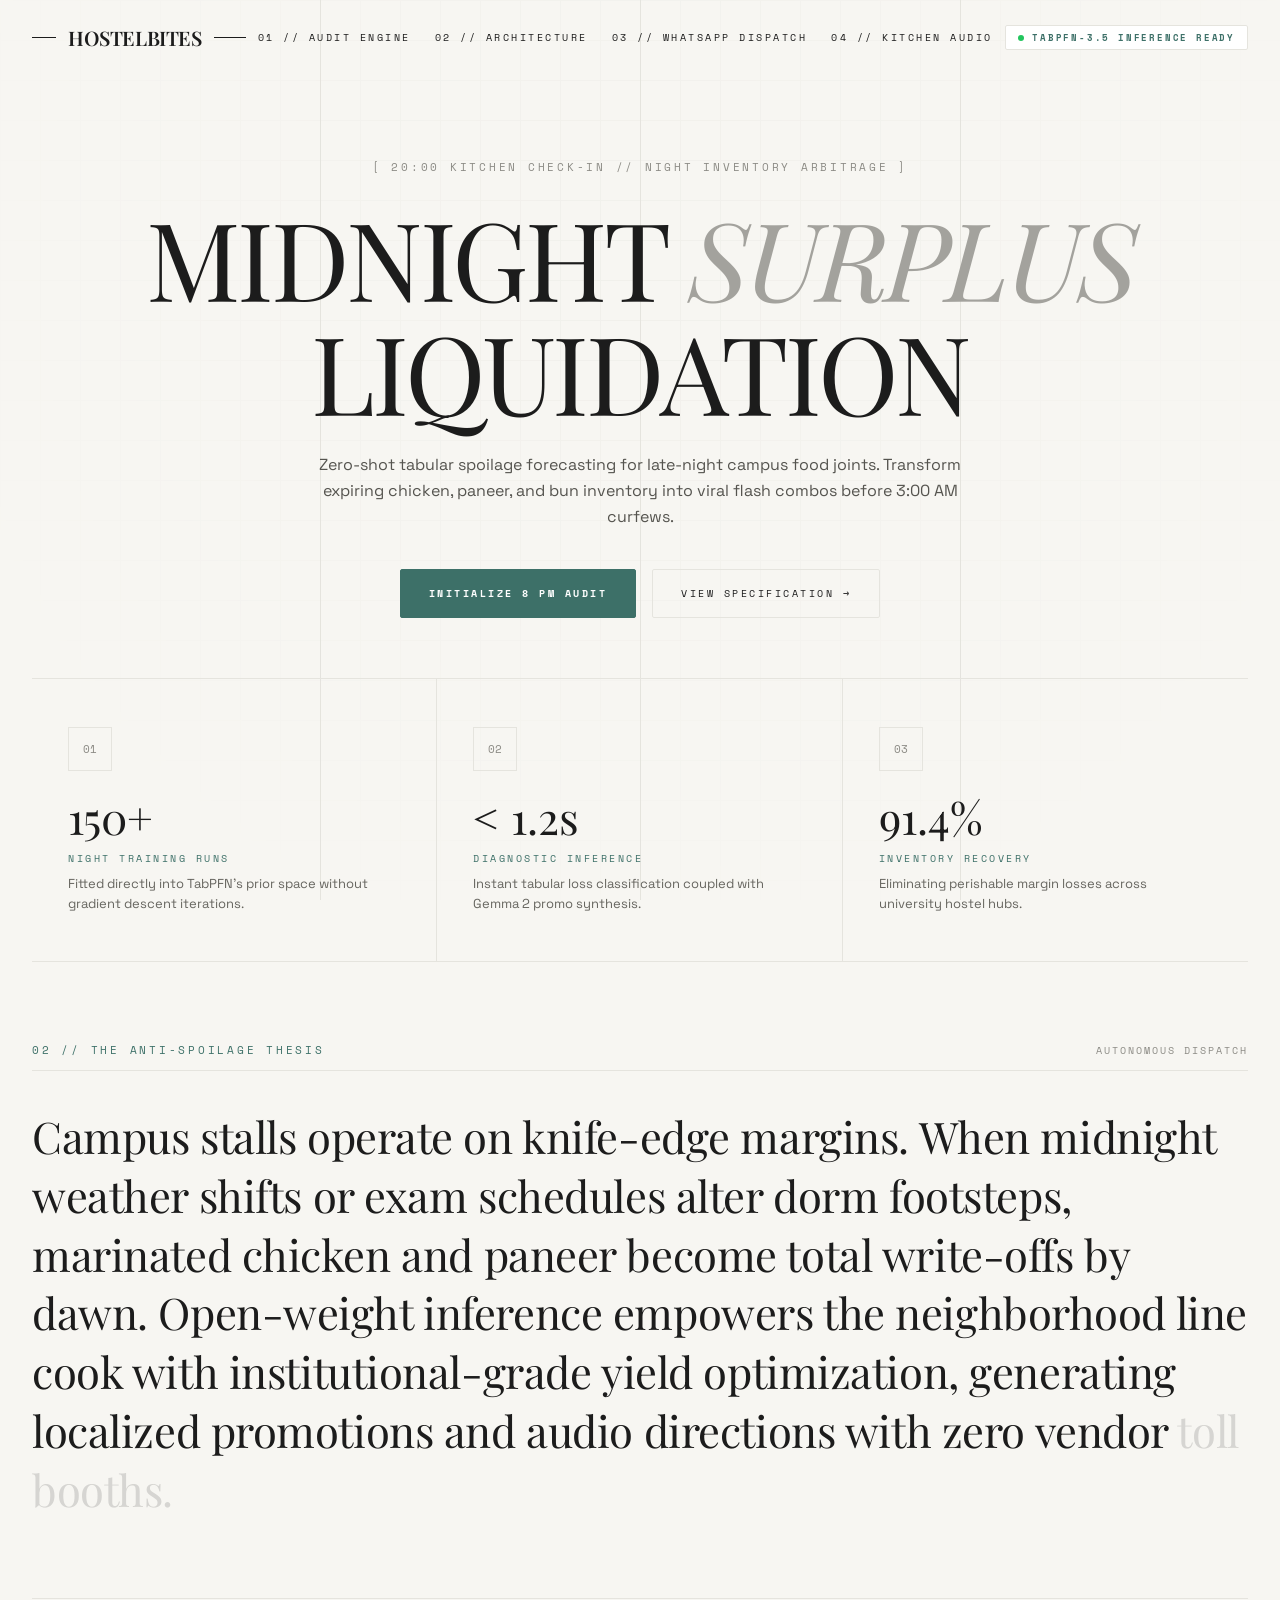
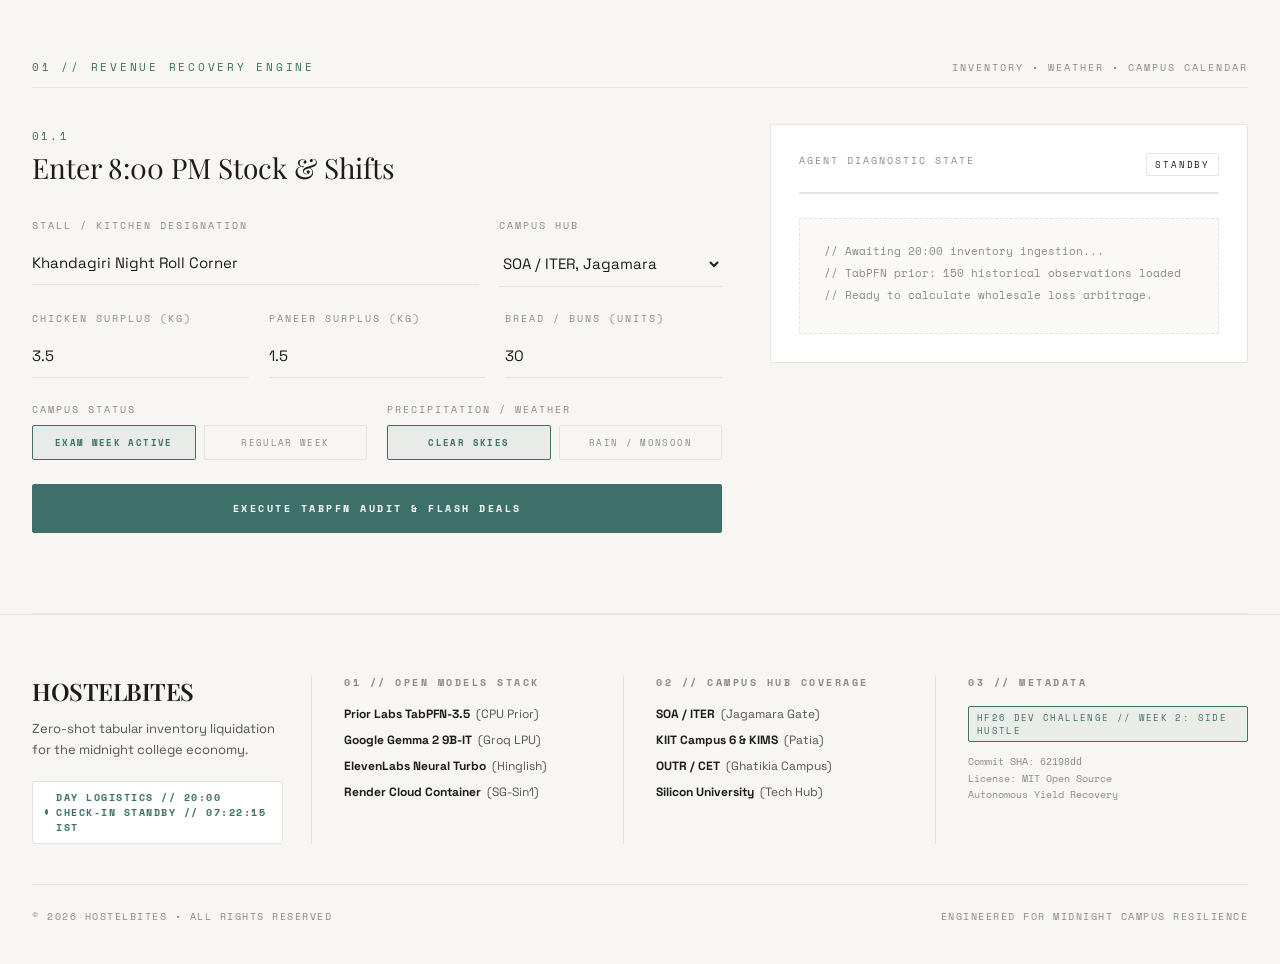
==== commit 48d1d0bc: "feat: implement TabPFN foundation capabilities (probabilistic density, regression half-life, and ano" ====
--- a/static/index.html
+++ b/static/index.html
@@ -207,6 +207,13 @@
 
             <!-- Dynamic Diagnostic Panel -->
             <div class="telemetry-body hidden" id="telemetry-active">
+              
+              <!-- Anomaly / Outlier Alert Banner -->
+              <div id="anomaly-badge" class="anomaly-warning hidden">
+                <span>⚠️ [TABULAR OUTLIER DETECTED]</span>
+                <span style="font-weight: 400;">Unusual surplus volume mismatch against campus footfall prior.</span>
+              </div>
+
               <div class="metric-row">
                 <div class="metric-block">
                   <span class="mono-label">PREDICTED RISK</span>
@@ -222,12 +229,29 @@
                 </div>
               </div>
 
+              <!-- TabPFN Posterior Probabilities Distribution -->
+              <div class="prob-distribution-container">
+                <div class="prob-label-row" style="margin-bottom: 6px;">
+                  <span class="mono-label" style="margin: 0;">TABPFN POSTERIOR DENSITY</span>
+                  <span class="mono-data" style="font-weight: 700; color: var(--accent-color);">
+                    CONFIDENCE: <span id="confidence-metric">0%</span>
+                  </span>
+                </div>
+                <div id="tabpfn-probs">
+                  <!-- Rendered dynamically via JavaScript -->
+                </div>
+              </div>
+
               <div class="diagnostic-divider"></div>
 
               <div class="telemetry-details">
                 <div class="detail-line">
                   <span class="mono-label">RECOMMENDED MARKDOWN:</span>
                   <span class="mono-data" id="markdown-data">25% FLASH REDUCTION</span>
+                </div>
+                <div class="detail-line">
+                  <span class="mono-label">CLEARANCE HALF-LIFE:</span>
+                  <span class="mono-data" id="clearance-hours-metric" style="font-weight: 700; color: var(--accent-color);">2.5 HOURS</span>
                 </div>
                 <div class="detail-line">
                   <span class="mono-label">TARGET LIQUIDATION SPEED:</span>
--- a/static/style.css
+++ b/static/style.css
@@ -672,6 +672,64 @@
 .risk-pill.high { background: #ffedd5; color: #9a3412; }
 .risk-pill.moderate { background: #fef9c3; color: #854d0e; }
 .risk-pill.safe { background: #dcfce7; color: #166534; }
+
+/* TabPFN Posterior Probabilities & Anomaly Detection */
+.anomaly-warning {
+  background-color: #fee2e2;
+  border: 1px solid #ef4444;
+  color: #991b1b;
+  font-family: var(--font-mono);
+  font-size: 10px;
+  letter-spacing: 0.15em;
+  padding: 8px 12px;
+  margin-bottom: 16px;
+  border-radius: 2px;
+  font-weight: 700;
+  display: flex;
+  align-items: center;
+  gap: 8px;
+}
+
+.prob-distribution-container {
+  display: flex;
+  flex-direction: column;
+  gap: 8px;
+  margin: 14px 0 18px;
+  background-color: #faf9f6;
+  border: 1px solid var(--border-color);
+  padding: 14px 16px;
+  border-radius: 2px;
+}
+
+.prob-row {
+  display: flex;
+  flex-direction: column;
+  gap: 4px;
+}
+
+.prob-label-row {
+  display: flex;
+  justify-content: space-between;
+  align-items: center;
+}
+
+.prob-track {
+  height: 4px;
+  background-color: var(--border-color);
+  width: 100%;
+  overflow: hidden;
+  border-radius: 2px;
+}
+
+.prob-fill {
+  height: 100%;
+  transition: width 0.8s var(--ease-editorial);
+}
+
+.prob-fill.safe { background-color: #22c55e; }
+.prob-fill.moderate { background-color: #f59e0b; }
+.prob-fill.high { background-color: #ea580c; }
+.prob-fill.critical { background-color: #dc2626; }
 
 .diagnostic-divider {
   height: 1px;
